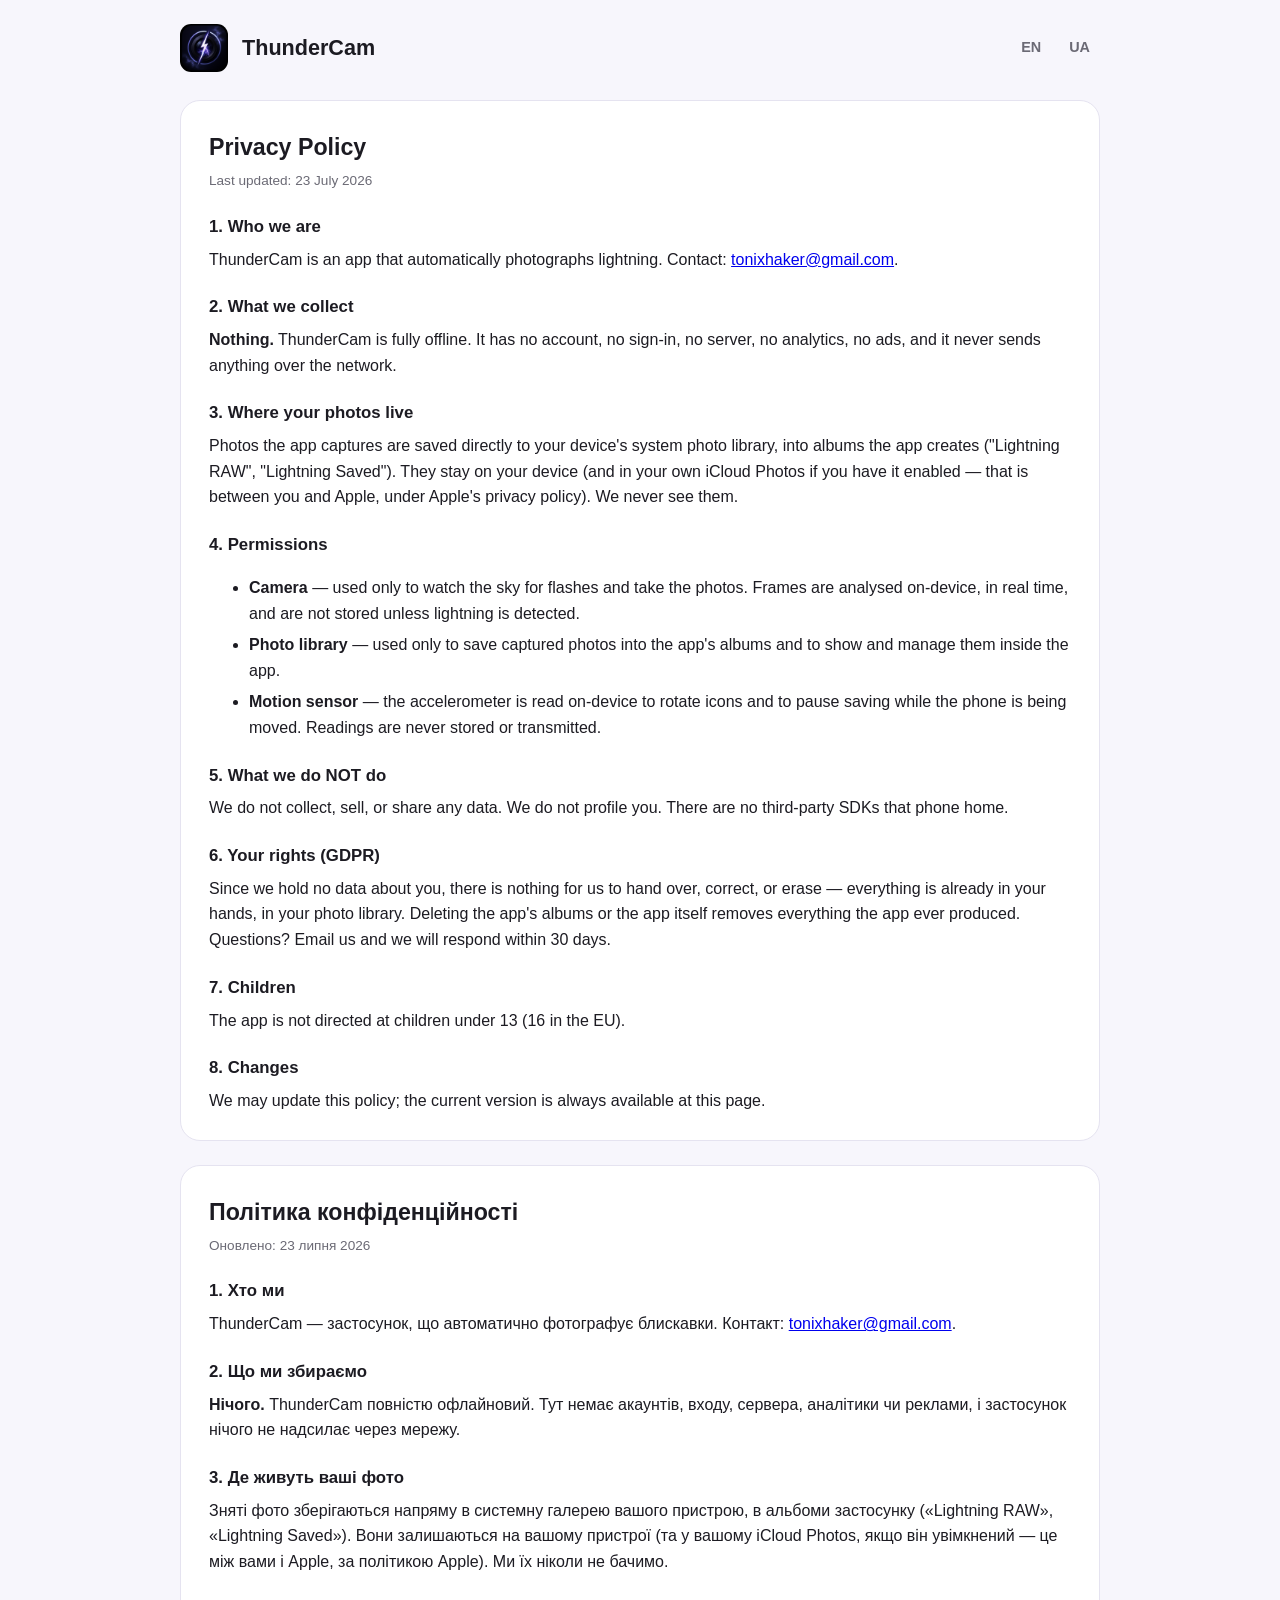
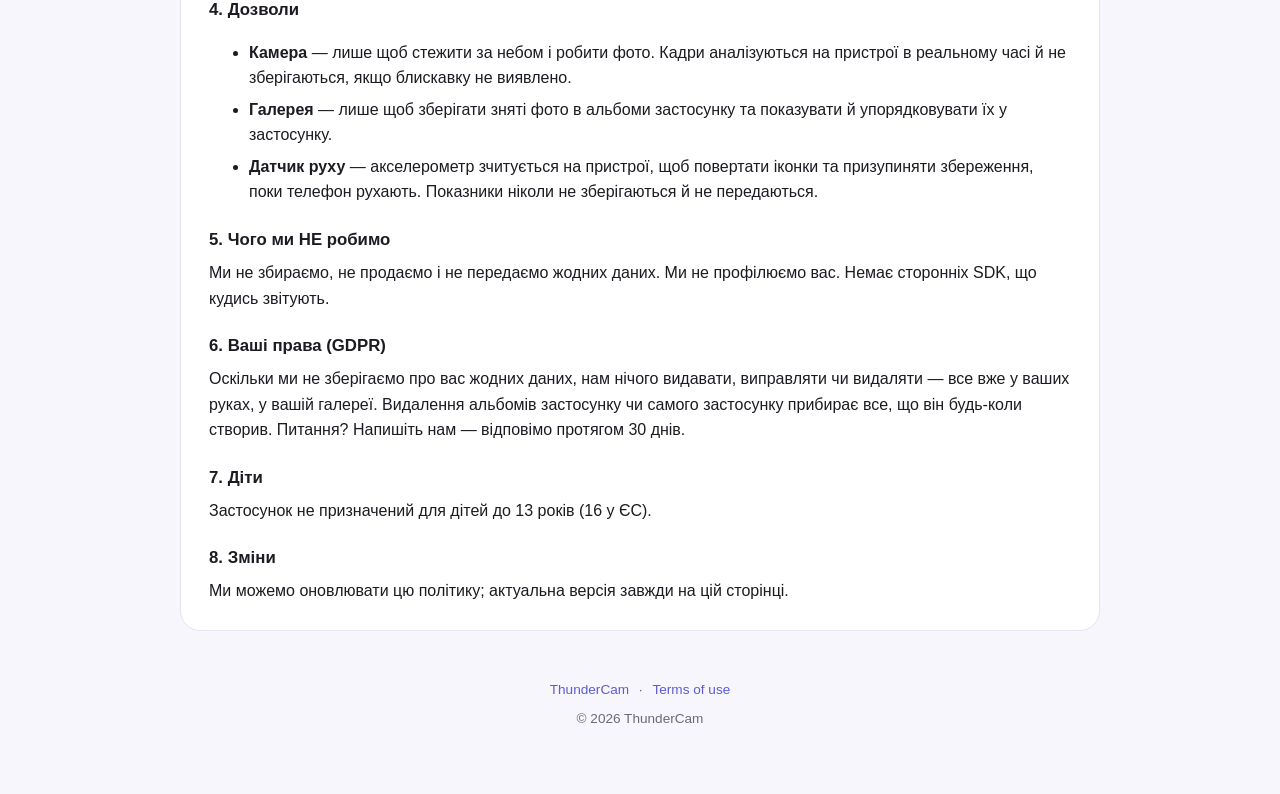
==== privacy.html @ c2c44239 "ThunderCam legal pages — landing, privacy, terms (EN/UA)" ====
<!doctype html>
<html lang="en">
<head>
  <meta charset="utf-8">
  <meta name="viewport" content="width=device-width, initial-scale=1">
  <title>ThunderCam — Privacy Policy</title>
  <link rel="icon" href="icon.png">
  <link rel="stylesheet" href="style.css">
</head>
<body>
  <div class="wrap">
    <header class="site">
      <img src="icon.png" alt="ThunderCam icon">
      <div class="name"><a href="./">ThunderCam</a></div>
      <nav class="lang"><a href="?lang=en">EN</a><a href="?lang=uk">UA</a></nav>
    </header>

    <div class="card" id="en">
      <h1>Privacy Policy</h1>
      <div class="updated">Last updated: 23 July 2026</div>

      <h2>1. Who we are</h2>
      <p>ThunderCam is an app that automatically photographs lightning.
         Contact: <a href="mailto:tonixhaker@gmail.com">tonixhaker@gmail.com</a>.</p>

      <h2>2. What we collect</h2>
      <p><strong>Nothing.</strong> ThunderCam is fully offline. It has no
         account, no sign-in, no server, no analytics, no ads, and it never
         sends anything over the network.</p>

      <h2>3. Where your photos live</h2>
      <p>Photos the app captures are saved directly to your device's system
         photo library, into albums the app creates ("Lightning RAW",
         "Lightning Saved"). They stay on your device (and in your own iCloud
         Photos if you have it enabled — that is between you and Apple, under
         Apple's privacy policy). We never see them.</p>

      <h2>4. Permissions</h2>
      <ul>
        <li><strong>Camera</strong> — used only to watch the sky for flashes
            and take the photos. Frames are analysed on-device, in real time,
            and are not stored unless lightning is detected.</li>
        <li><strong>Photo library</strong> — used only to save captured photos
            into the app's albums and to show and manage them inside the app.</li>
        <li><strong>Motion sensor</strong> — the accelerometer is read on-device
            to rotate icons and to pause saving while the phone is being moved.
            Readings are never stored or transmitted.</li>
      </ul>

      <h2>5. What we do NOT do</h2>
      <p>We do not collect, sell, or share any data. We do not profile you.
         There are no third-party SDKs that phone home.</p>

      <h2>6. Your rights (GDPR)</h2>
      <p>Since we hold no data about you, there is nothing for us to hand
         over, correct, or erase — everything is already in your hands, in
         your photo library. Deleting the app's albums or the app itself
         removes everything the app ever produced. Questions? Email us and we
         will respond within 30 days.</p>

      <h2>7. Children</h2>
      <p>The app is not directed at children under 13 (16 in the EU).</p>

      <h2>8. Changes</h2>
      <p>We may update this policy; the current version is always available at
         this page.</p>
    </div>

    <div class="card" id="uk" lang="uk">
      <h1>Політика конфіденційності</h1>
      <div class="updated">Оновлено: 23 липня 2026</div>

      <h2>1. Хто ми</h2>
      <p>ThunderCam — застосунок, що автоматично фотографує блискавки.
         Контакт: <a href="mailto:tonixhaker@gmail.com">tonixhaker@gmail.com</a>.</p>

      <h2>2. Що ми збираємо</h2>
      <p><strong>Нічого.</strong> ThunderCam повністю офлайновий. Тут немає
         акаунтів, входу, сервера, аналітики чи реклами, і застосунок нічого
         не надсилає через мережу.</p>

      <h2>3. Де живуть ваші фото</h2>
      <p>Зняті фото зберігаються напряму в системну галерею вашого пристрою,
         в альбоми застосунку («Lightning RAW», «Lightning Saved»). Вони
         залишаються на вашому пристрої (та у вашому iCloud Photos, якщо він
         увімкнений — це між вами і Apple, за політикою Apple). Ми їх ніколи
         не бачимо.</p>

      <h2>4. Дозволи</h2>
      <ul>
        <li><strong>Камера</strong> — лише щоб стежити за небом і робити
            фото. Кадри аналізуються на пристрої в реальному часі й не
            зберігаються, якщо блискавку не виявлено.</li>
        <li><strong>Галерея</strong> — лише щоб зберігати зняті фото в альбоми
            застосунку та показувати й упорядковувати їх у застосунку.</li>
        <li><strong>Датчик руху</strong> — акселерометр зчитується на пристрої,
            щоб повертати іконки та призупиняти збереження, поки телефон рухають.
            Показники ніколи не зберігаються й не передаються.</li>
      </ul>

      <h2>5. Чого ми НЕ робимо</h2>
      <p>Ми не збираємо, не продаємо і не передаємо жодних даних. Ми не
         профілюємо вас. Немає сторонніх SDK, що кудись звітують.</p>

      <h2>6. Ваші права (GDPR)</h2>
      <p>Оскільки ми не зберігаємо про вас жодних даних, нам нічого видавати,
         виправляти чи видаляти — все вже у ваших руках, у вашій галереї.
         Видалення альбомів застосунку чи самого застосунку прибирає все, що
         він будь-коли створив. Питання? Напишіть нам — відповімо протягом
         30 днів.</p>

      <h2>7. Діти</h2>
      <p>Застосунок не призначений для дітей до 13 років (16 у ЄС).</p>

      <h2>8. Зміни</h2>
      <p>Ми можемо оновлювати цю політику; актуальна версія завжди на цій
         сторінці.</p>
    </div>

    <footer><a href="./">ThunderCam</a> · <a href="terms.html">Terms of use</a><div class="copy">© <span id="year"></span> ThunderCam</div></footer>
  </div>
<script>
const lang = new URLSearchParams(location.search).get("lang");
if (lang === "uk") document.getElementById("en").style.display = "none";
if (lang === "en") document.getElementById("uk").style.display = "none";
document.getElementById("year").textContent = new Date().getFullYear();
</script>
</body>
</html>
---- style.css ----
:root {
  --accent: #5b5bd6;
  --accent-soft: #8b8be6;
  --bg: #f7f6fc;
  --card: #ffffff;
  --text: #1c1b22;
  --muted: #6b6a75;
  --border: #e5e3f0;
}
@media (prefers-color-scheme: dark) {
  :root {
    --bg: #101014;
    --card: #1b1b22;
    --text: #ececf2;
    --muted: #9c9ba8;
    --border: #2c2b36;
  }
}
* { box-sizing: border-box; }
body {
  margin: 0;
  font-family: -apple-system, BlinkMacSystemFont, "Segoe UI", Roboto, sans-serif;
  background: var(--bg);
  color: var(--text);
  line-height: 1.6;
}
.wrap { max-width: 960px; margin: 0 auto; padding: 24px 20px 64px; }
header.site {
  display: flex; align-items: center; gap: 14px; margin-bottom: 28px;
}
header.site img { width: 48px; height: 48px; }
header.site .name { font-size: 1.35rem; font-weight: 800; }
header.site .name a { color: var(--text); text-decoration: none; }
.lang { margin-left: auto; font-size: .9rem; }
.lang a {
  color: var(--muted); text-decoration: none; font-weight: 700; margin-left: 8px;
  padding: 4px 10px; border-radius: 10px;
}
.lang a.active { color: #fff; background: var(--accent); }
.card {
  background: var(--card);
  border: 1px solid var(--border);
  border-radius: 20px;
  padding: 28px 28px 20px;
  margin-bottom: 24px;
}
h1 { font-size: 1.45rem; margin: 0 0 4px; }
h2 { font-size: 1.05rem; margin: 22px 0 6px; }
p, li { color: var(--text); margin: 6px 0; }
.updated { color: var(--muted); font-size: .85rem; margin-bottom: 14px; }
a.btn {
  display: inline-block; background: var(--accent); color: #fff;
  padding: 12px 22px; border-radius: 14px; text-decoration: none;
  font-weight: 700; margin: 6px 10px 6px 0;
}
a.btn.secondary { background: transparent; color: var(--accent); border: 2px solid var(--accent); }
footer { color: var(--muted); font-size: .85rem; text-align: center; margin-top: 48px; }
footer a { color: var(--accent); text-decoration: none; margin: 0 6px; }
footer .copy { margin-top: 8px; }

/* ---------- landing ---------- */
.hero {
  position: relative;
  display: grid;
  grid-template-columns: 1.1fr .9fr;
  gap: 28px;
  align-items: center;
  padding: 36px 0 22px;
  overflow: visible;
}
.hero h1 {
  font-size: clamp(2rem, 5vw, 3.1rem);
  line-height: 1.12;
  margin: 0 0 14px;
}
.hero h1 .grad {
  background: linear-gradient(90deg, var(--accent), var(--accent-soft), var(--accent));
  background-size: 200% auto;
  -webkit-background-clip: text;
  background-clip: text;
  color: transparent;
  animation: shine 5s linear infinite;
}
@keyframes shine { to { background-position: 200% center; } }
.hero p.sub { color: var(--muted); font-size: 1.06rem; max-width: 44ch; }
.hero-art { position: relative; text-align: center; }
.hero-art .blob {
  position: absolute; inset: 8% 6%;
  background: radial-gradient(closest-side, color-mix(in srgb, var(--accent) 28%, transparent), transparent 72%);
  border-radius: 50%;
  animation: pulse 6s ease-in-out infinite;
  z-index: 0;
}
@keyframes pulse { 50% { transform: scale(1.12); opacity: .75; } }
.hero-art img.mascot {
  position: relative; z-index: 1;
  width: min(300px, 78%);
  animation: floaty 4.5s ease-in-out infinite;
  filter: drop-shadow(0 18px 28px rgba(0,0,0,.18));
}
@keyframes floaty {
  0%, 100% { transform: translateY(0) rotate(-1.2deg); }
  50% { transform: translateY(-16px) rotate(1.2deg); }
}
.stores { display: flex; flex-wrap: wrap; gap: 12px; margin-top: 20px; align-items: center; }
.store-badge {
  display: inline-flex; align-items: center; gap: 10px;
  background: #000; color: #fff; text-decoration: none;
  border: 1px solid #3a3a3a; border-radius: 14px;
  padding: 10px 18px 10px 14px; min-width: 172px;
  transition: transform .15s ease;
}
.store-badge:hover { transform: translateY(-2px); }
.store-badge svg { width: 26px; height: 26px; fill: #fff; flex: none; }
.store-badge small { display: block; font-size: .62rem; opacity: .8; line-height: 1.1; }
.store-badge b { display: block; font-size: 1.02rem; line-height: 1.2; }
.soon { font-size: .8rem; color: var(--muted); }

/* Feature showcase: phone mockup in the middle, features on both sides.
   Hovering a feature highlights it and swaps the phone screenshot. */
.showcase {
  display: grid;
  grid-template-columns: 1fr auto 1fr;
  gap: 22px;
  align-items: center;
  margin: 34px 0 26px;
}
.show-col { display: flex; flex-direction: column; gap: 12px; }
.show-feature {
  display: flex; align-items: flex-start; gap: 14px;
  padding: 16px 18px;
  border: 1px solid transparent;
  border-radius: 18px;
  animation: rise .7s ease both;
  transition: background .2s ease, border-color .2s ease, box-shadow .2s ease;
}
.show-col .show-feature:nth-child(2) { animation-delay: .08s; }
.show-col .show-feature:nth-child(3) { animation-delay: .16s; }
@keyframes rise { from { opacity: 0; transform: translateY(14px); } }
.side-left .show-feature { text-align: right; }
.show-feature .ico {
  flex: none;
  width: 52px; height: 52px;
  display: grid; place-items: center;
  font-size: 1.3rem; line-height: 1;
  border-radius: 50%;
  background: color-mix(in srgb, var(--accent) 12%, var(--card));
  border: 1px solid color-mix(in srgb, var(--accent) 22%, var(--border));
  transition: transform .2s ease;
}
.show-feature h3 { margin: 2px 0 4px; font-size: 1.02rem; }
.show-feature p { color: var(--muted); font-size: .9rem; margin: 0; }
.show-feature.is-active,
.show-feature:hover {
  background: var(--card);
  border-color: color-mix(in srgb, var(--accent) 40%, var(--border));
  box-shadow: 0 12px 26px color-mix(in srgb, var(--accent) 14%, transparent);
}
.show-feature.is-active .ico,
.show-feature:hover .ico { transform: scale(1.08); }

.show-phone .frame {
  width: 258px;
  padding: 10px;
  border-radius: 40px;
  background: #14141b;
  border: 1px solid #33323e;
  box-shadow: 0 26px 52px rgba(0, 0, 0, .3);
  animation: floaty 5.5s ease-in-out infinite;
}
.show-phone img {
  display: block; width: 100%;
  border-radius: 31px;
  transition: opacity .16s ease;
}
@media (max-width: 920px) {
  .showcase { grid-template-columns: 1fr; gap: 12px; }
  .show-phone { display: none; }
  .side-left .show-feature { flex-direction: row-reverse; text-align: left; }
}

.steps {
  display: grid;
  grid-template-columns: repeat(auto-fit, minmax(220px, 1fr));
  gap: 14px;
  margin: 18px 0 48px;
}
/* Breathing room around the How-it-works block. */
.steps-section { margin-top: 40px; }
.step {
  background: var(--card);
  border: 1px solid var(--border);
  border-radius: 18px;
  padding: 18px;
  text-align: center;
  animation: rise .7s ease both;
}
.step:nth-child(2) { animation-delay: .08s; }
.step:nth-child(3) { animation-delay: .16s; }
.step img { width: min(160px, 60%); }
.step h3 {
  display: flex; align-items: center; justify-content: center; gap: 8px;
  margin: 10px 0 4px; font-size: 1rem;
}
.step .n {
  flex: none; width: 22px; height: 22px; border-radius: 50%;
  background: var(--accent); color: #fff;
  font-size: .8rem; font-weight: 800; line-height: 22px;
}
.step p { color: var(--muted); font-size: .92rem; margin: 0; }

.shots {
  display: flex; gap: 16px; overflow-x: auto; padding: 8px 2px 16px;
  scroll-snap-type: x mandatory;
}
.shots img {
  width: 218px; flex: none;
  border-radius: 26px;
  border: 1px solid var(--border);
  box-shadow: 0 14px 30px rgba(0,0,0,.16);
  scroll-snap-align: center;
}
@media (max-width: 720px) {
  .hero { grid-template-columns: 1fr; text-align: center; }
  .hero p.sub { margin-inline: auto; }
  .stores { justify-content: center; }
}

/* ThunderCam: the app icon is a full-bleed square — round it like iOS does. */
header.site img { border-radius: 11px; }
.hero-art img.mascot { border-radius: 22%; }
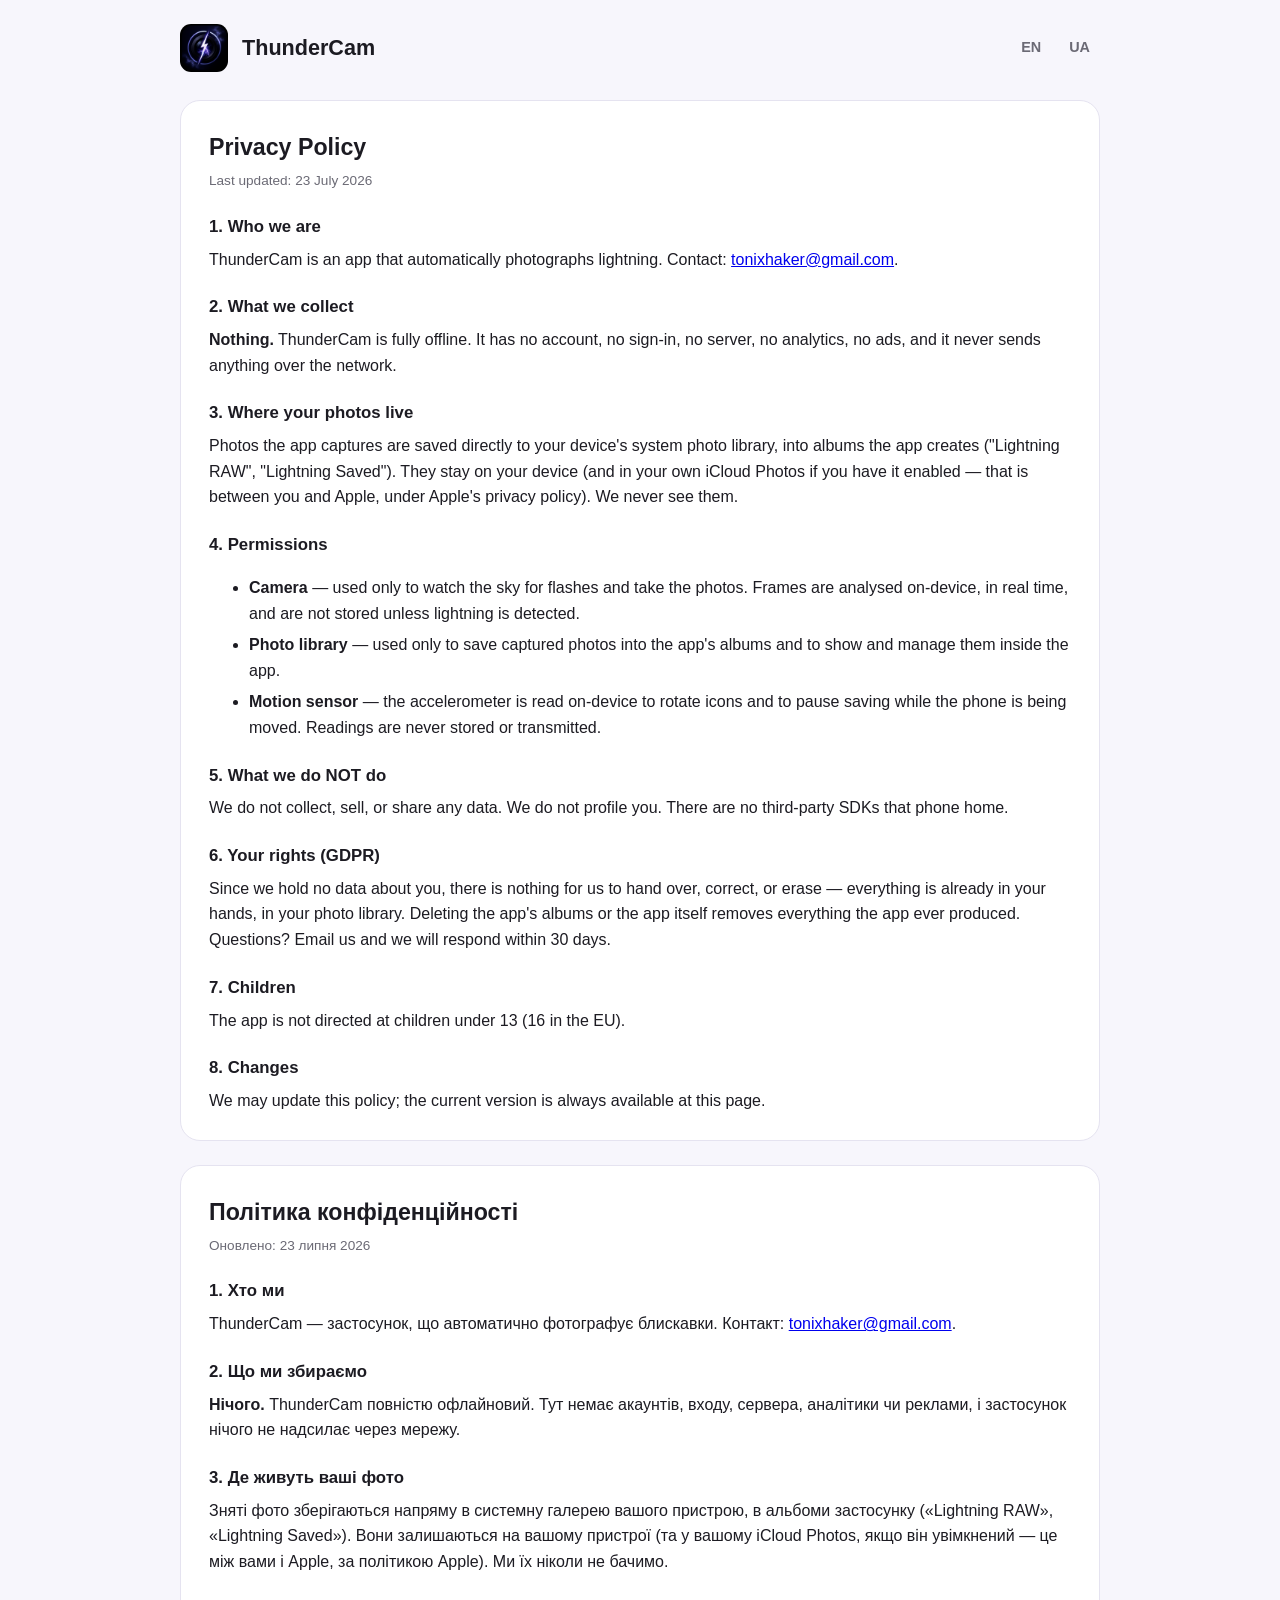
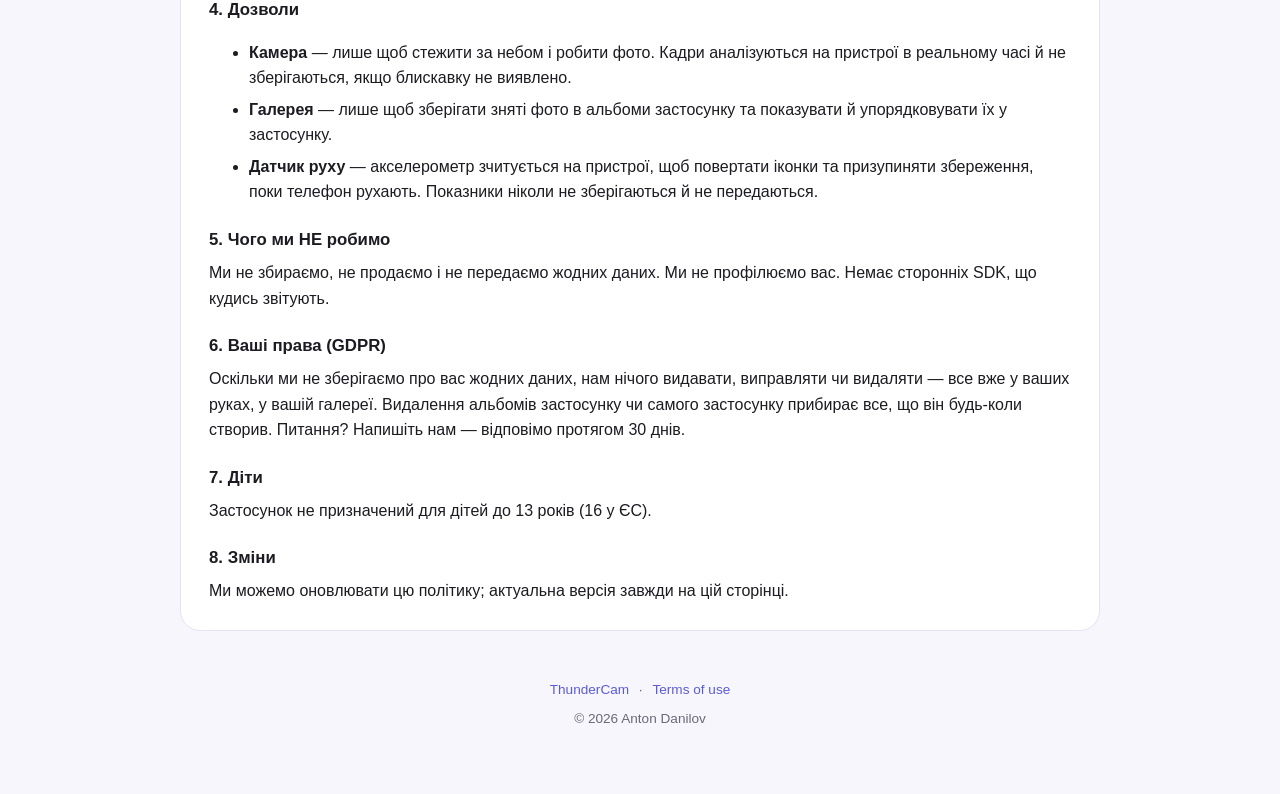
==== commit d662ba30: "Copyright: Anton Danilov" ====
--- a/privacy.html
+++ b/privacy.html
@@ -117,7 +117,7 @@
          сторінці.</p>
     </div>
 
-    <footer><a href="./">ThunderCam</a> · <a href="terms.html">Terms of use</a><div class="copy">© <span id="year"></span> ThunderCam</div></footer>
+    <footer><a href="./">ThunderCam</a> · <a href="terms.html">Terms of use</a><div class="copy">© <span id="year"></span> Anton Danilov</div></footer>
   </div>
 <script>
 const lang = new URLSearchParams(location.search).get("lang");
--- a/style.css
+++ b/style.css
@@ -229,3 +229,44 @@
 /* ThunderCam: the app icon is a full-bleed square — round it like iOS does. */
 header.site img { border-radius: 11px; }
 .hero-art img.mascot { border-radius: 22%; }
+
+/* freemium-строка в hero — мельче и приглушённее основного сабтайтла */
+.free-line { font-size: .9rem; opacity: .85; margin-top: 6px; }
+
+
+/* ---------- storm background (параллакс туч + вспышки молний) ---------- */
+.storm-bg { position: fixed; inset: 0; z-index: -1; overflow: hidden; pointer-events: none; }
+.cloud { position: absolute; filter: blur(64px); opacity: .5; will-change: transform; border-radius: 50%; }
+.cloud.c1 { width: 680px; height: 340px; left: -280px; top: 4%;
+  background: radial-gradient(closest-side, #2e2860, transparent 72%); }
+.cloud.c2 { width: 560px; height: 300px; right: -240px; top: 14%;
+  background: radial-gradient(closest-side, #241f4e, transparent 72%); }
+.cloud.c3 { width: 620px; height: 320px; left: -300px; top: 52%;
+  background: radial-gradient(closest-side, #221c45, transparent 72%); }
+.cloud.c4 { width: 700px; height: 360px; right: -320px; top: 66%;
+  background: radial-gradient(closest-side, #2a2452, transparent 72%); }
+.cloud.c5 { width: 520px; height: 280px; left: -200px; top: 88%;
+  background: radial-gradient(closest-side, #262052, transparent 72%); }
+.bolt-bg { position: absolute; opacity: 0; will-change: transform, opacity;
+  filter: drop-shadow(0 0 28px rgba(160,150,255,.85)) drop-shadow(0 0 90px rgba(120,110,255,.5)); }
+.bolt-bg.b1 { right: 5%; top: 5%; animation: boltflash 11s linear infinite 2s; }
+.bolt-bg.b2 { left: 4%; top: 46%; animation: boltflash 14s linear infinite 8s; transform: scaleX(-1); }
+.skyflash { position: absolute; inset: 0; opacity: 0; }
+.skyflash.f1 { background: radial-gradient(ellipse 55% 38% at 82% 10%, rgba(150,140,255,.30), transparent 70%);
+  animation: boltflash 11s linear infinite 2s; }
+.skyflash.f2 { background: radial-gradient(ellipse 55% 38% at 12% 52%, rgba(150,140,255,.24), transparent 70%);
+  animation: boltflash 14s linear infinite 8s; }
+/* мерцание как у настоящего разряда: удар — спад — повторный удар — затухание */
+@keyframes boltflash {
+  0%, 100% { opacity: 0; }
+  1.2% { opacity: 1; }
+  2.4% { opacity: .12; }
+  3.6% { opacity: .85; }
+  6%   { opacity: 0; }
+}
+@media (prefers-color-scheme: light) {
+  .cloud { opacity: .28; }
+}
+@media (prefers-reduced-motion: reduce) {
+  .bolt-bg, .skyflash { animation: none; }
+}
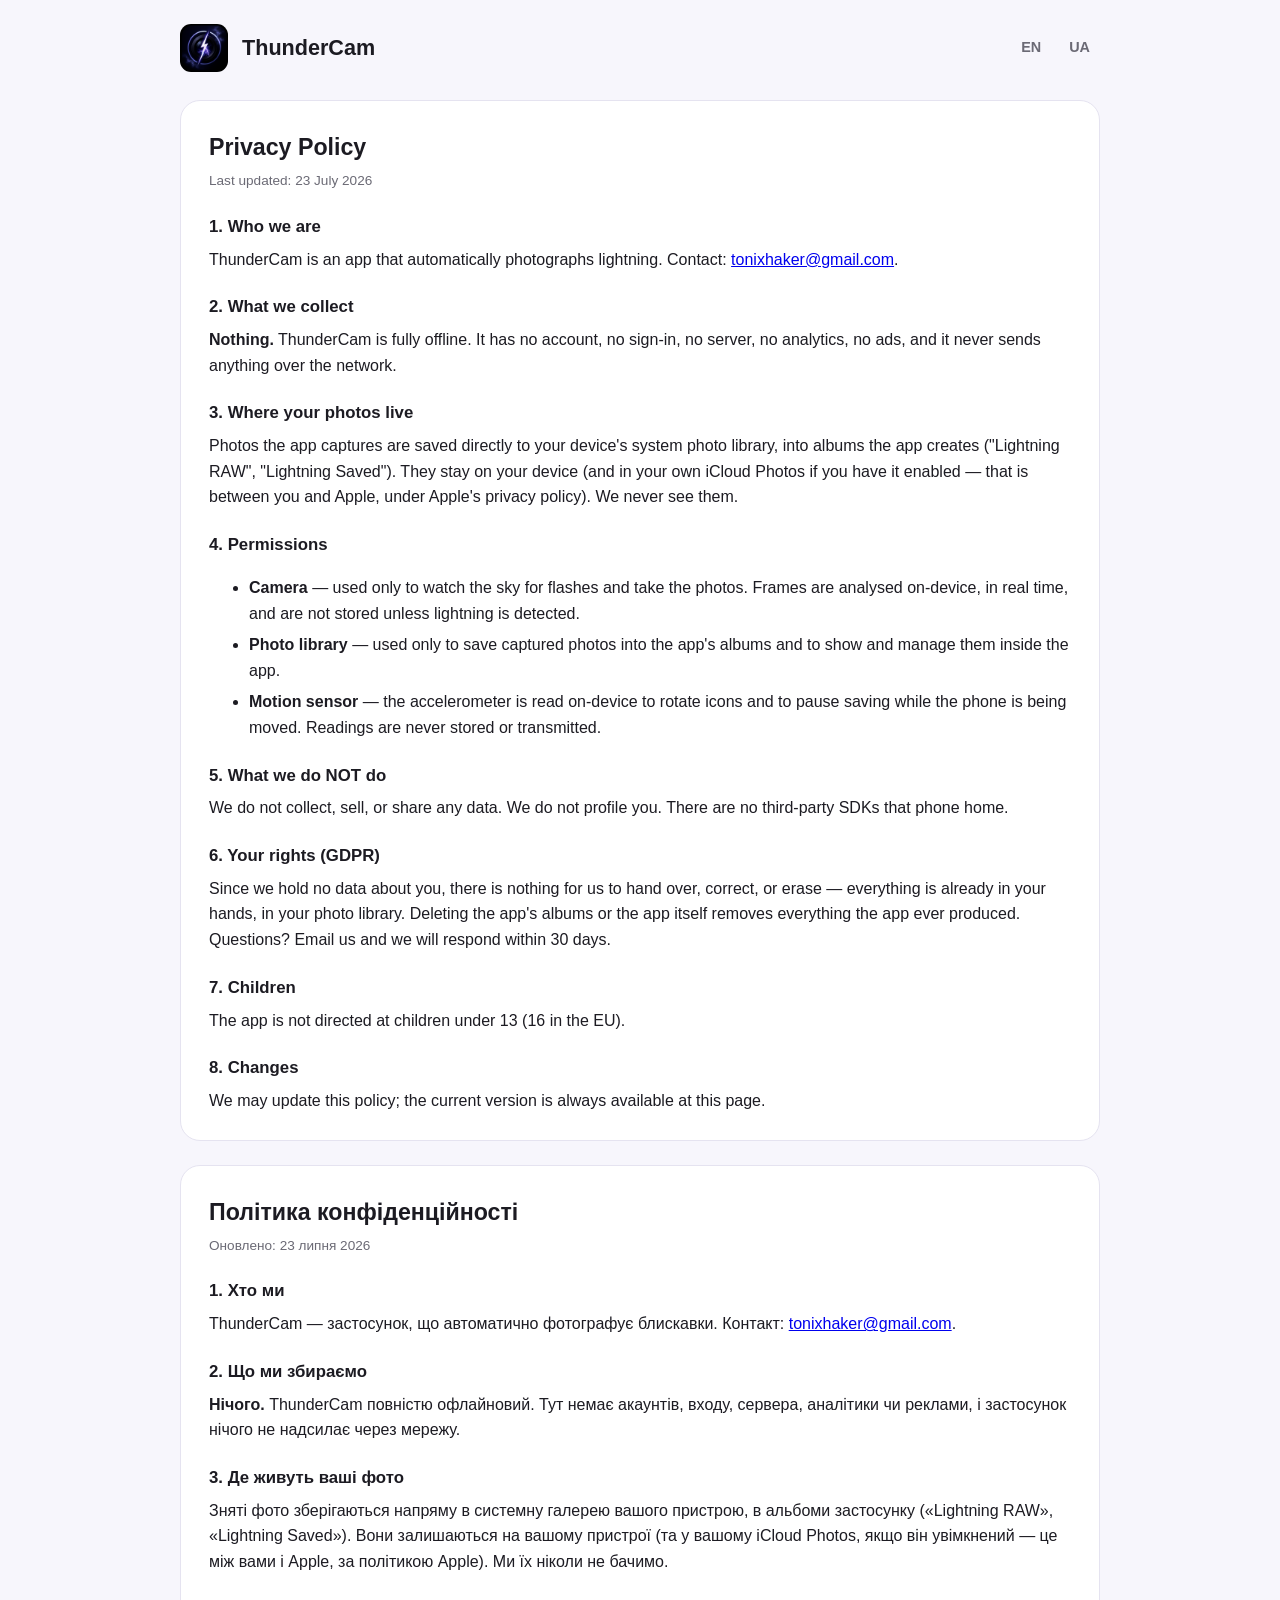
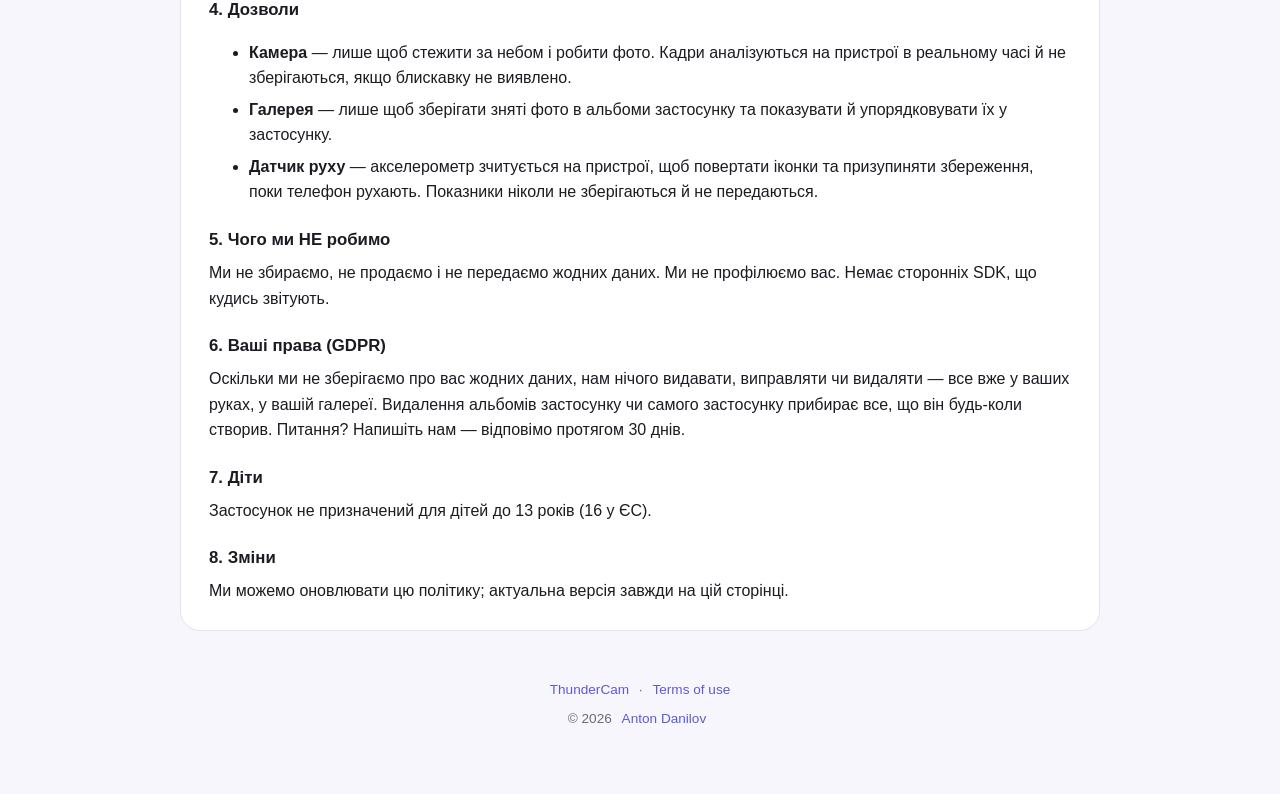
==== commit ce898e2f: "feat: link copyright to author page" ====
--- a/privacy.html
+++ b/privacy.html
@@ -117,7 +117,7 @@
          сторінці.</p>
     </div>
 
-    <footer><a href="./">ThunderCam</a> · <a href="terms.html">Terms of use</a><div class="copy">© <span id="year"></span> Anton Danilov</div></footer>
+    <footer><a href="./">ThunderCam</a> · <a href="terms.html">Terms of use</a><div class="copy">© <span id="year"></span> <a href="https://tonixhaker.github.io/about">Anton Danilov</a></div></footer>
   </div>
 <script>
 const lang = new URLSearchParams(location.search).get("lang");
